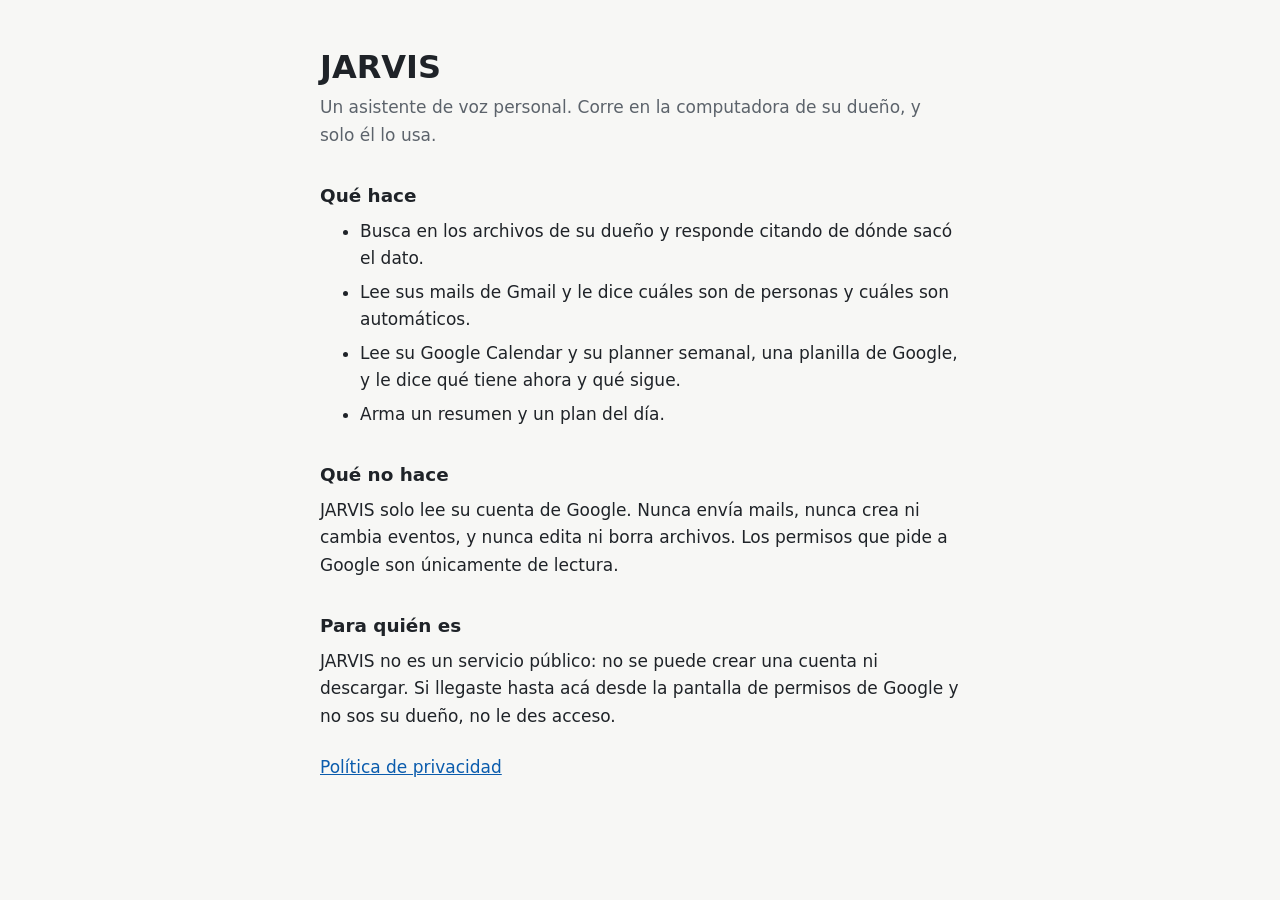
==== index.html @ 19ef46be "Página de JARVIS y política de privacidad Co-Authored-By: Claude Opus 5.5 <noreply@anthropic.com>" ====
<!doctype html>
<html lang="es">
<head>
<meta charset="utf-8">
<meta name="viewport" content="width=device-width, initial-scale=1">
<title>JARVIS</title>
<meta name="description" content="JARVIS es un asistente de voz personal que corre en una sola computadora y lee mail, calendario y planner sin modificarlos.">
<link rel="stylesheet" href="estilo.css">
</head>
<body>
<main>
  <h1>JARVIS</h1>
  <p class="lead">Un asistente de voz personal. Corre en la computadora de su dueño, y solo él lo usa.</p>

  <h2>Qué hace</h2>
  <ul>
    <li>Busca en los archivos de su dueño y responde citando de dónde sacó el dato.</li>
    <li>Lee sus mails de Gmail y le dice cuáles son de personas y cuáles son automáticos.</li>
    <li>Lee su Google Calendar y su planner semanal, una planilla de Google, y le dice qué tiene ahora y qué sigue.</li>
    <li>Arma un resumen y un plan del día.</li>
  </ul>

  <h2>Qué no hace</h2>
  <p>JARVIS solo lee su cuenta de Google. Nunca envía mails, nunca crea ni cambia eventos, y nunca edita ni borra archivos. Los permisos que pide a Google son únicamente de lectura.</p>

  <h2>Para quién es</h2>
  <p>JARVIS no es un servicio público: no se puede crear una cuenta ni descargar. Si llegaste hasta acá desde la pantalla de permisos de Google y no sos su dueño, no le des acceso.</p>

  <p class="links"><a href="privacidad.html">Política de privacidad</a></p>
</main>
</body>
</html>
---- estilo.css ----
:root {
  color-scheme: light dark;
  --bg: #f7f7f5;
  --text: #1f2328;
  --muted: #5c636b;
  --link: #0b5cad;
  --code: #e9e9e4;
}

@media (prefers-color-scheme: dark) {
  :root {
    --bg: #15171a;
    --text: #e8e9ea;
    --muted: #a3a9b0;
    --link: #7db8f5;
    --code: #2a2d31;
  }
}

* { box-sizing: border-box; }

body {
  margin: 0;
  background: var(--bg);
  color: var(--text);
  font: 17px/1.6 system-ui, -apple-system, "Segoe UI", Roboto, sans-serif;
}

main {
  max-width: 42rem;
  margin: 0 auto;
  padding: 3rem 1rem 4rem;
}

h1 { margin: 0 0 .5rem; font-size: 2rem; line-height: 1.2; }
h2 { margin: 2rem 0 .5rem; font-size: 1.15rem; }
p, ul { margin: 0 0 1rem; }
li { margin-bottom: .4rem; }
a { color: var(--link); }
.lead { color: var(--muted); }
.links { margin: 1.5rem 0; }
code { padding: .1em .3em; border-radius: 4px; background: var(--code); font-size: .9em; overflow-wrap: anywhere; }
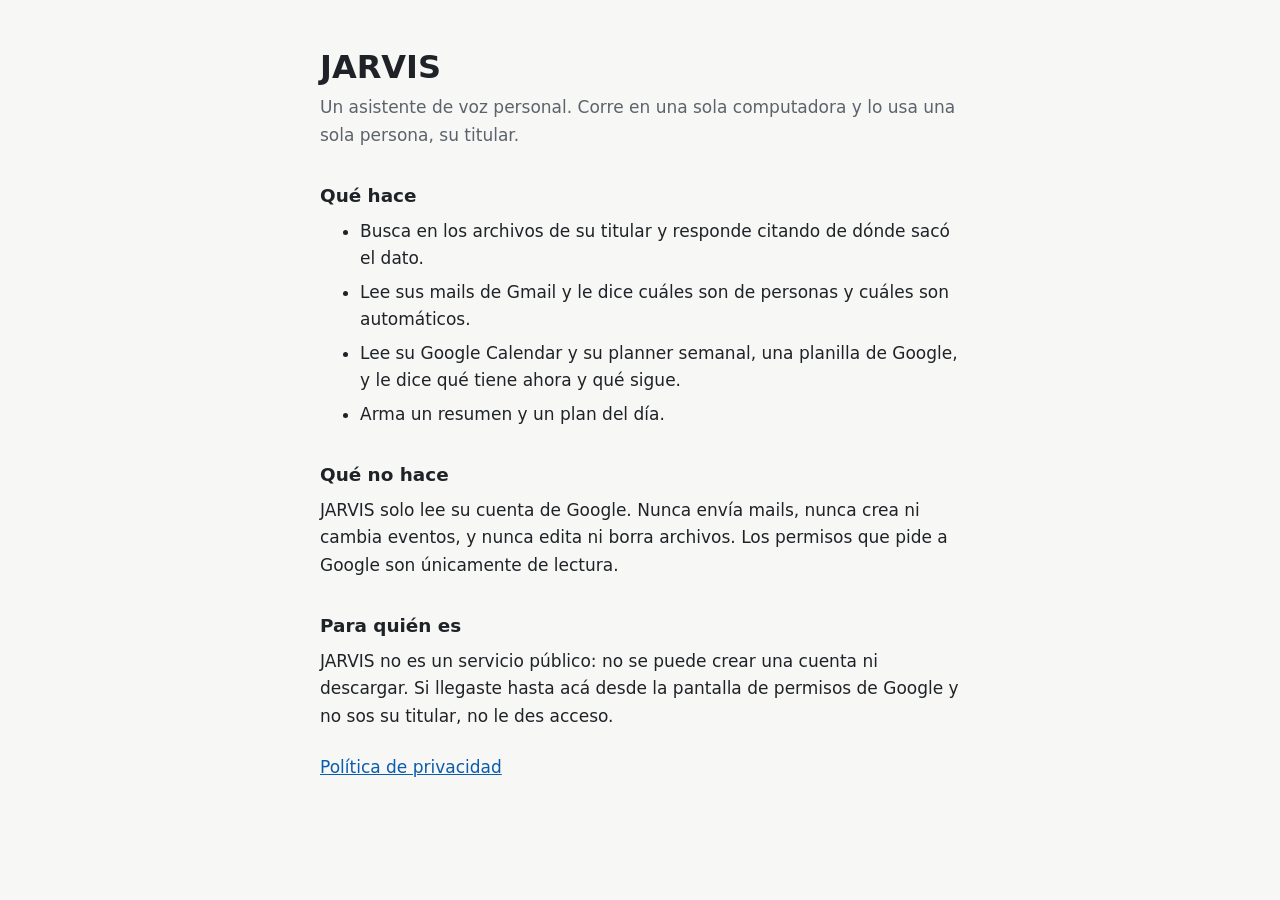
==== commit dab7014f: "Redacción neutra Co-Authored-By: Claude Opus 5.5 <noreply@anthropic.com>" ====
--- a/index.html
+++ b/index.html
@@ -10,11 +10,11 @@
 <body>
 <main>
   <h1>JARVIS</h1>
-  <p class="lead">Un asistente de voz personal. Corre en la computadora de su dueño, y solo él lo usa.</p>
+  <p class="lead">Un asistente de voz personal. Corre en una sola computadora y lo usa una sola persona, su titular.</p>
 
   <h2>Qué hace</h2>
   <ul>
-    <li>Busca en los archivos de su dueño y responde citando de dónde sacó el dato.</li>
+    <li>Busca en los archivos de su titular y responde citando de dónde sacó el dato.</li>
     <li>Lee sus mails de Gmail y le dice cuáles son de personas y cuáles son automáticos.</li>
     <li>Lee su Google Calendar y su planner semanal, una planilla de Google, y le dice qué tiene ahora y qué sigue.</li>
     <li>Arma un resumen y un plan del día.</li>
@@ -24,7 +24,7 @@
   <p>JARVIS solo lee su cuenta de Google. Nunca envía mails, nunca crea ni cambia eventos, y nunca edita ni borra archivos. Los permisos que pide a Google son únicamente de lectura.</p>
 
   <h2>Para quién es</h2>
-  <p>JARVIS no es un servicio público: no se puede crear una cuenta ni descargar. Si llegaste hasta acá desde la pantalla de permisos de Google y no sos su dueño, no le des acceso.</p>
+  <p>JARVIS no es un servicio público: no se puede crear una cuenta ni descargar. Si llegaste hasta acá desde la pantalla de permisos de Google y no sos su titular, no le des acceso.</p>
 
   <p class="links"><a href="privacidad.html">Política de privacidad</a></p>
 </main>
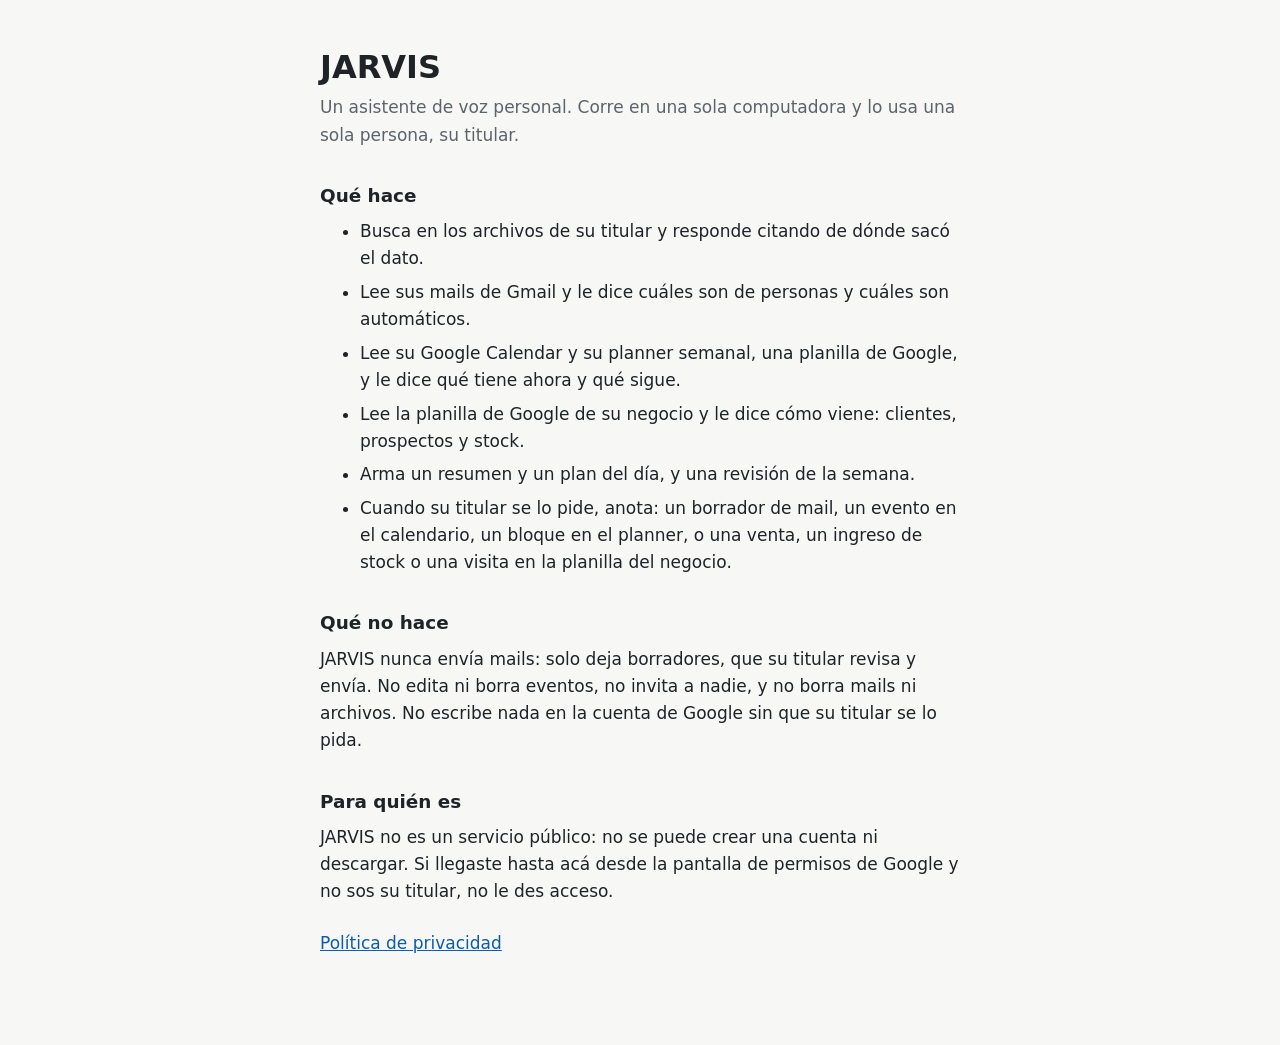
==== commit ccbedf4a: "Página: qué hace y qué no hace" ====
--- a/index.html
+++ b/index.html
@@ -4,7 +4,7 @@
 <meta charset="utf-8">
 <meta name="viewport" content="width=device-width, initial-scale=1">
 <title>JARVIS</title>
-<meta name="description" content="JARVIS es un asistente de voz personal que corre en una sola computadora y lee mail, calendario y planner sin modificarlos.">
+<meta name="description" content="JARVIS es un asistente de voz personal que corre en una sola computadora: lee mail, calendario y planillas de su titular, y anota lo que su titular le pide.">
 <link rel="stylesheet" href="estilo.css">
 </head>
 <body>
@@ -17,11 +17,13 @@
     <li>Busca en los archivos de su titular y responde citando de dónde sacó el dato.</li>
     <li>Lee sus mails de Gmail y le dice cuáles son de personas y cuáles son automáticos.</li>
     <li>Lee su Google Calendar y su planner semanal, una planilla de Google, y le dice qué tiene ahora y qué sigue.</li>
-    <li>Arma un resumen y un plan del día.</li>
+    <li>Lee la planilla de Google de su negocio y le dice cómo viene: clientes, prospectos y stock.</li>
+    <li>Arma un resumen y un plan del día, y una revisión de la semana.</li>
+    <li>Cuando su titular se lo pide, anota: un borrador de mail, un evento en el calendario, un bloque en el planner, o una venta, un ingreso de stock o una visita en la planilla del negocio.</li>
   </ul>
 
   <h2>Qué no hace</h2>
-  <p>JARVIS solo lee su cuenta de Google. Nunca envía mails, nunca crea ni cambia eventos, y nunca edita ni borra archivos. Los permisos que pide a Google son únicamente de lectura.</p>
+  <p>JARVIS nunca envía mails: solo deja borradores, que su titular revisa y envía. No edita ni borra eventos, no invita a nadie, y no borra mails ni archivos. No escribe nada en la cuenta de Google sin que su titular se lo pida.</p>
 
   <h2>Para quién es</h2>
   <p>JARVIS no es un servicio público: no se puede crear una cuenta ni descargar. Si llegaste hasta acá desde la pantalla de permisos de Google y no sos su titular, no le des acceso.</p>
